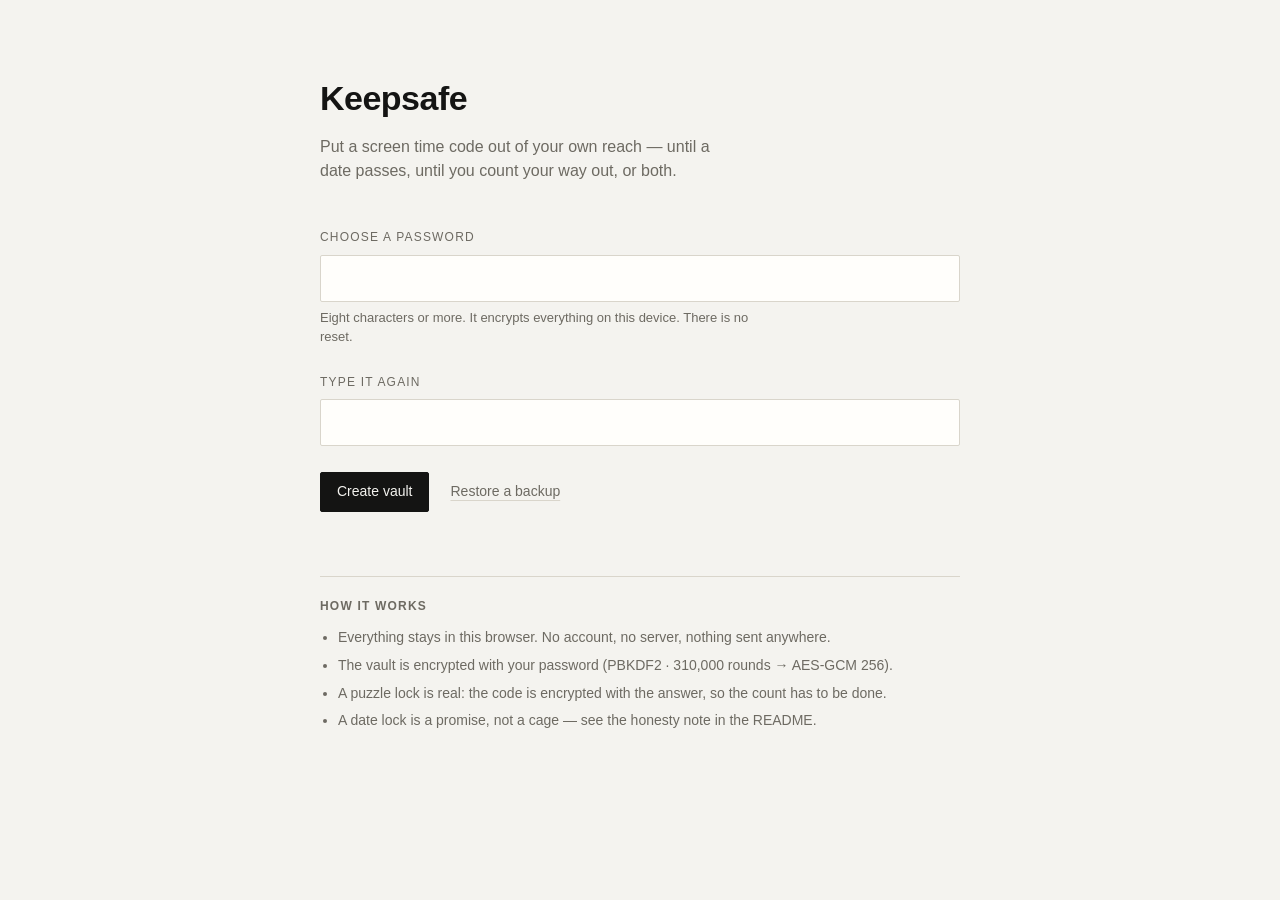
==== index.html @ a021c5b6 "Keepsafe: a screen time code locker that runs in the browser A static page for putting a code out of" ====
<!doctype html>
<html lang="en">
<head>
<meta charset="utf-8">
<meta name="viewport" content="width=device-width, initial-scale=1">
<meta name="robots" content="noindex">
<title>Keepsafe — screen time code locker</title>
<link rel="stylesheet" href="styles.css">
<link rel="icon" href="data:image/svg+xml,<svg xmlns='http://www.w3.org/2000/svg' viewBox='0 0 16 16'><rect width='16' height='16' fill='%23141413'/><rect x='4.5' y='7' width='7' height='5.5' fill='%23f4f3ef'/><path d='M6 7V5.4a2 2 0 0 1 4 0V7' stroke='%23f4f3ef' fill='none' stroke-width='1.2'/></svg>">
</head>
<body>

<!-- ── gate: create a password ───────────────────────────────── -->
<main id="view-setup" class="sheet" hidden>
  <header class="masthead">
    <h1>Keepsafe</h1>
    <p class="standfirst">Put a screen time code out of your own reach — until a date passes, until you count your way out, or both.</p>
  </header>

  <form id="form-setup" class="stack" autocomplete="off">
    <div class="field">
      <label for="setup-pw">Choose a password</label>
      <input id="setup-pw" type="password" minlength="8" required autocomplete="new-password" spellcheck="false">
      <p class="hint">Eight characters or more. It encrypts everything on this device. There is no reset.</p>
    </div>
    <div class="field">
      <label for="setup-pw2">Type it again</label>
      <input id="setup-pw2" type="password" required autocomplete="new-password" spellcheck="false">
    </div>
    <p id="setup-error" class="error" hidden></p>
    <div class="row">
      <button class="btn btn-solid" type="submit">Create vault</button>
      <button class="btn btn-quiet" type="button" data-restore>Restore a backup</button>
    </div>
  </form>

  <section class="note">
    <h2>How it works</h2>
    <ul>
      <li>Everything stays in this browser. No account, no server, nothing sent anywhere.</li>
      <li>The vault is encrypted with your password (PBKDF2 · 310,000 rounds → AES‑GCM 256).</li>
      <li>A puzzle lock is real: the code is encrypted with the answer, so the count has to be done.</li>
      <li>A date lock is a promise, not a cage — see the honesty note in the README.</li>
    </ul>
  </section>
</main>

<!-- ── gate: unlock ──────────────────────────────────────────── -->
<main id="view-unlock" class="sheet" hidden>
  <header class="masthead">
    <h1>Keepsafe</h1>
    <p class="standfirst">Locked.</p>
  </header>
  <form id="form-unlock" class="stack" autocomplete="off">
    <div class="field">
      <label for="unlock-pw">Password</label>
      <input id="unlock-pw" type="password" required autocomplete="current-password" spellcheck="false">
    </div>
    <p id="unlock-error" class="error" hidden></p>
    <div class="row">
      <button class="btn btn-solid" type="submit">Open</button>
      <button class="btn btn-quiet" type="button" data-restore>Restore a backup</button>
    </div>
  </form>
</main>

<!-- ── the vault ─────────────────────────────────────────────── -->
<main id="view-app" class="sheet" hidden>
  <header class="bar">
    <h1 class="wordmark">Keepsafe</h1>
    <nav class="bar-actions">
      <button class="btn btn-quiet" type="button" id="btn-backup">Backup</button>
      <button class="btn btn-quiet" type="button" id="btn-lock">Lock</button>
    </nav>
  </header>

  <!-- list -->
  <section id="panel-list" class="panel" hidden>
    <div class="panel-head">
      <h2>Locked away</h2>
      <button class="btn btn-solid" type="button" id="btn-new">Lock something</button>
    </div>
    <ul id="entry-list" class="entries"></ul>
    <p id="empty" class="empty" hidden>Nothing is locked yet.</p>
  </section>

  <!-- new entry -->
  <section id="panel-new" class="panel" hidden>
    <div class="panel-head">
      <h2>Lock something away</h2>
      <button class="btn btn-quiet" type="button" data-cancel>Cancel</button>
    </div>

    <form id="form-new" class="stack" autocomplete="off">
      <div class="field">
        <label for="new-label">Name it</label>
        <input id="new-label" type="text" required maxlength="60" placeholder="iPhone screen time" spellcheck="false">
      </div>

      <div class="field">
        <label for="new-secret">The code</label>
        <textarea id="new-secret" rows="2" required placeholder="4172" spellcheck="false"></textarea>
        <p class="hint">Write it down here once. After you save, it is gone from the screen.</p>
      </div>

      <fieldset class="field">
        <legend>Conditions</legend>

        <label class="check">
          <input type="checkbox" id="cond-time" checked>
          <span>Unlock on a date and time</span>
        </label>
        <div id="time-body" class="sub">
          <div class="presets" id="time-presets">
            <button class="chip" type="button" data-mins="60">1 hour</button>
            <button class="chip" type="button" data-mins="480">8 hours</button>
            <button class="chip" type="button" data-mins="1440">1 day</button>
            <button class="chip" type="button" data-mins="10080">1 week</button>
            <button class="chip" type="button" data-mins="43200">30 days</button>
          </div>
          <input id="new-until" type="datetime-local">
        </div>

        <label class="check">
          <input type="checkbox" id="cond-puzzle">
          <span>Unlock by solving a counting puzzle</span>
        </label>
        <div id="puzzle-body" class="sub" hidden>
          <div class="presets" id="puzzle-presets">
            <button class="chip" type="button" data-size="light">Light</button>
            <button class="chip is-on" type="button" data-size="medium">Medium</button>
            <button class="chip" type="button" data-size="heavy">Heavy</button>
          </div>
          <p class="hint">A block of characters with numbers hidden in it. To get the code back you count the numbers and type how many there were. The answer is the decryption key — there is no way around it but counting.</p>
        </div>
      </fieldset>

      <p id="new-error" class="error" hidden></p>
      <div class="row">
        <button class="btn btn-solid" type="submit">Lock it</button>
      </div>
    </form>
  </section>

  <!-- single entry -->
  <section id="panel-entry" class="panel" hidden>
    <div class="panel-head">
      <h2 id="entry-title">—</h2>
      <button class="btn btn-quiet" type="button" data-cancel>Back</button>
    </div>
    <div id="entry-body"></div>
  </section>

  <!-- backup -->
  <section id="panel-backup" class="panel" hidden>
    <div class="panel-head">
      <h2>Backup</h2>
      <button class="btn btn-quiet" type="button" data-cancel>Back</button>
    </div>
    <div class="stack">
      <p class="lede">Two files. Both are still encrypted with your password — a backup reveals nothing on its own, and it does not skip any lock you set.</p>
      <div class="backup-row">
        <div>
          <h3>Offline unlocker</h3>
          <p class="hint">One HTML file with your vault baked in. Open it in any browser, with or without the internet, and it behaves like this page. This is the one to keep.</p>
        </div>
        <button class="btn btn-solid" type="button" id="btn-dl-html">Download .html</button>
      </div>
      <div class="backup-row">
        <div>
          <h3>Vault file</h3>
          <p class="hint">The encrypted data by itself, for restoring into this site later.</p>
        </div>
        <button class="btn" type="button" id="btn-dl-json">Download .json</button>
      </div>
      <p class="hint">Keep a copy somewhere you will still have in a month: email it to yourself, drop it in cloud storage, put it on a USB stick.</p>
    </div>
  </section>
</main>

<input type="file" id="restore-file" accept="application/json,.json" hidden>
<div id="toast" class="toast" hidden></div>

<script src="app.js"></script>
</body>
</html>
---- styles.css ----
/* Keepsafe — paper, ink, one red pencil mark. */

:root {
  --paper:   #f4f3ef;
  --ink:     #141413;
  --muted:   #6d6a62;
  --rule:    #d9d5cb;
  --accent:  #a8341f;
  --ok:      #33604a;
  --field:   #fffefb;
  --sans: -apple-system, BlinkMacSystemFont, "Segoe UI", Helvetica, Arial, sans-serif;
  --mono: ui-monospace, SFMono-Regular, "SF Mono", Menlo, Consolas, monospace;
}

@media (prefers-color-scheme: dark) {
  :root {
    --paper: #131312;
    --ink:   #e9e6df;
    --muted: #918d84;
    --rule:  #302f2c;
    --accent:#e0705a;
    --ok:    #7fb99c;
    --field: #1b1b19;
  }
}

* { box-sizing: border-box; }

html { -webkit-text-size-adjust: 100%; }

body {
  margin: 0;
  background: var(--paper);
  color: var(--ink);
  font: 16px/1.55 var(--sans);
  padding: 0 20px 96px;
}

.sheet {
  max-width: 640px;
  margin: 0 auto;
  padding-top: 72px;
}

/* ── type ───────────────────────────────────────────────── */

h1, h2, h3 { font-weight: 600; letter-spacing: -0.015em; margin: 0; }

.masthead { margin-bottom: 44px; }
.masthead h1 { font-size: 34px; }
.standfirst { color: var(--muted); margin: 10px 0 0; max-width: 46ch; }

.lede { margin: 0; color: var(--muted); max-width: 56ch; }
.hint { margin: 6px 0 0; font-size: 13px; line-height: 1.5; color: var(--muted); max-width: 60ch; }
.error { margin: 0; color: var(--accent); font-size: 14px; }
.error::before { content: "— "; }

/* ── top bar ────────────────────────────────────────────── */

.bar {
  display: flex; align-items: baseline; justify-content: space-between;
  gap: 16px; padding-bottom: 14px; border-bottom: 1px solid var(--rule);
  margin-bottom: 36px;
}
.wordmark { font-size: 15px; letter-spacing: 0.14em; text-transform: uppercase; }
.bar-actions { display: flex; gap: 18px; }

.panel-head {
  display: flex; align-items: center; justify-content: space-between;
  gap: 16px; margin-bottom: 26px; flex-wrap: wrap;
}
.panel-head h2 { font-size: 22px; }

/* ── controls ───────────────────────────────────────────── */

.btn {
  font: inherit; font-size: 14px; color: var(--ink);
  background: transparent; border: 1px solid var(--ink);
  padding: 8px 16px; border-radius: 2px; cursor: pointer;
  transition: background .12s, color .12s, opacity .12s;
}
.btn:hover { background: var(--ink); color: var(--paper); }
.btn-solid { background: var(--ink); color: var(--paper); }
.btn-solid:hover { opacity: .82; background: var(--ink); color: var(--paper); }
.btn-quiet {
  border-color: transparent; padding: 8px 0; color: var(--muted);
  text-decoration: underline; text-underline-offset: 4px;
  text-decoration-thickness: 1px; text-decoration-color: var(--rule);
}
.btn-quiet:hover { background: transparent; color: var(--ink); text-decoration-color: currentColor; }
.btn-danger { border-color: var(--rule); color: var(--muted); }
.btn-danger:hover { background: var(--accent); border-color: var(--accent); color: #fff; }
.btn:disabled { opacity: .38; cursor: not-allowed; }
.btn:disabled:hover { background: transparent; color: var(--ink); }
.btn-solid:disabled:hover { background: var(--ink); color: var(--paper); }

.stack { display: flex; flex-direction: column; gap: 26px; align-items: flex-start; }
.stack > * { width: 100%; }
.row { display: flex; gap: 20px; align-items: center; flex-wrap: wrap; }

.field { display: block; border: 0; padding: 0; margin: 0; min-width: 0; }
.field > label:not(.check), .field > legend, .field h3 {
  display: block; font-size: 12px; letter-spacing: 0.1em;
  text-transform: uppercase; color: var(--muted); margin-bottom: 8px; padding: 0;
}

input[type=password], input[type=text], input[type=number],
input[type=datetime-local], textarea {
  width: 100%; font: inherit; color: var(--ink); background: var(--field);
  border: 1px solid var(--rule); border-radius: 2px; padding: 10px 12px;
}
input[type=number], input[type=datetime-local], textarea { font-family: var(--mono); }
input:focus, textarea:focus { outline: 2px solid var(--ink); outline-offset: -1px; border-color: var(--ink); }
textarea { resize: vertical; }

.check { display: flex; gap: 10px; align-items: flex-start; margin: 14px 0 0; cursor: pointer; }
.check input { margin: 4px 0 0; accent-color: var(--ink); }
.check span { font-size: 15px; text-transform: none; letter-spacing: 0; color: var(--ink); }
.sub { margin: 12px 0 0 26px; }

.presets { display: flex; flex-wrap: wrap; gap: 8px; margin-bottom: 12px; }
.chip {
  font: 13px/1 var(--mono); color: var(--muted); background: transparent;
  border: 1px solid var(--rule); border-radius: 2px; padding: 7px 11px; cursor: pointer;
}
.chip:hover { color: var(--ink); border-color: var(--ink); }
.chip.is-on { background: var(--ink); border-color: var(--ink); color: var(--paper); }

/* ── entries ────────────────────────────────────────────── */

.entries { list-style: none; margin: 0; padding: 0; border-top: 1px solid var(--rule); }
.entries li { border-bottom: 1px solid var(--rule); }
.entry {
  display: flex; width: 100%; gap: 16px; align-items: baseline; justify-content: space-between;
  background: transparent; border: 0; padding: 18px 2px; font: inherit; color: inherit;
  text-align: left; cursor: pointer;
}
.entry:hover .entry-name { text-decoration: underline; text-underline-offset: 3px; }
.entry > span:first-child { display: block; min-width: 0; }
.entry-name { display: block; font-size: 17px; }
.entry-meta { display: block; font: 12px/1.4 var(--mono); color: var(--muted); margin-top: 5px; letter-spacing: 0.02em; }
.entry-state { font: 12px/1 var(--mono); letter-spacing: 0.1em; text-transform: uppercase; white-space: nowrap; }
.entry-state.open { color: var(--ok); }
.empty { color: var(--muted); font-size: 15px; padding: 26px 0; }

/* ── single entry ───────────────────────────────────────── */

.gauge {
  font-family: var(--mono); font-size: clamp(30px, 9vw, 46px); letter-spacing: -0.02em;
  margin: 0 0 6px; font-variant-numeric: tabular-nums;
}
.gauge-label { font: 12px/1 var(--mono); letter-spacing: 0.12em; text-transform: uppercase; color: var(--muted); }

.block { border-top: 1px solid var(--rule); padding-top: 22px; margin-top: 26px; }
.block > h3 {
  font-size: 12px; letter-spacing: 0.1em; text-transform: uppercase;
  color: var(--muted); margin-bottom: 12px;
}

.grid {
  font: 14px/1.85 var(--mono); background: var(--field); border: 1px solid var(--rule);
  padding: 16px; margin: 0 0 16px; white-space: pre; overflow-x: auto;
  letter-spacing: 0.22em; user-select: none;
}

.answer { display: flex; gap: 12px; align-items: flex-start; flex-wrap: wrap; }
.answer input { width: 130px; }

.reveal {
  font-family: var(--mono); font-size: clamp(24px, 7vw, 34px); word-break: break-all;
  white-space: pre-wrap; background: var(--field); border: 1px solid var(--ink);
  padding: 20px; margin: 0 0 16px;
}

.facts { margin: 0; font-size: 14px; }
.facts div { display: flex; gap: 14px; padding: 7px 0; border-bottom: 1px dotted var(--rule); }
.facts dt { color: var(--muted); flex: 0 0 118px; }
.facts dd { margin: 0; font-family: var(--mono); font-size: 13px; }

.backup-row {
  display: flex; gap: 20px; align-items: flex-start; justify-content: space-between;
  flex-wrap: wrap; border-top: 1px solid var(--rule); padding-top: 20px;
}
.backup-row h3 { font-size: 15px; letter-spacing: 0; text-transform: none; color: var(--ink); margin-bottom: 4px; }
.backup-row .hint { max-width: 42ch; }

.note { margin-top: 64px; border-top: 1px solid var(--rule); padding-top: 20px; color: var(--muted); font-size: 14px; }
.note h2 { font-size: 12px; letter-spacing: 0.1em; text-transform: uppercase; color: var(--muted); margin-bottom: 12px; }
.note ul { margin: 0; padding-left: 18px; }
.note li { margin-bottom: 6px; }

/* ── toast ──────────────────────────────────────────────── */

.toast {
  position: fixed; left: 50%; bottom: 28px; transform: translateX(-50%);
  background: var(--ink); color: var(--paper); font-size: 14px;
  padding: 10px 18px; border-radius: 2px; max-width: calc(100vw - 40px);
}

@media (max-width: 560px) {
  .sheet { padding-top: 44px; }
  .facts dt { flex-basis: 96px; }
}
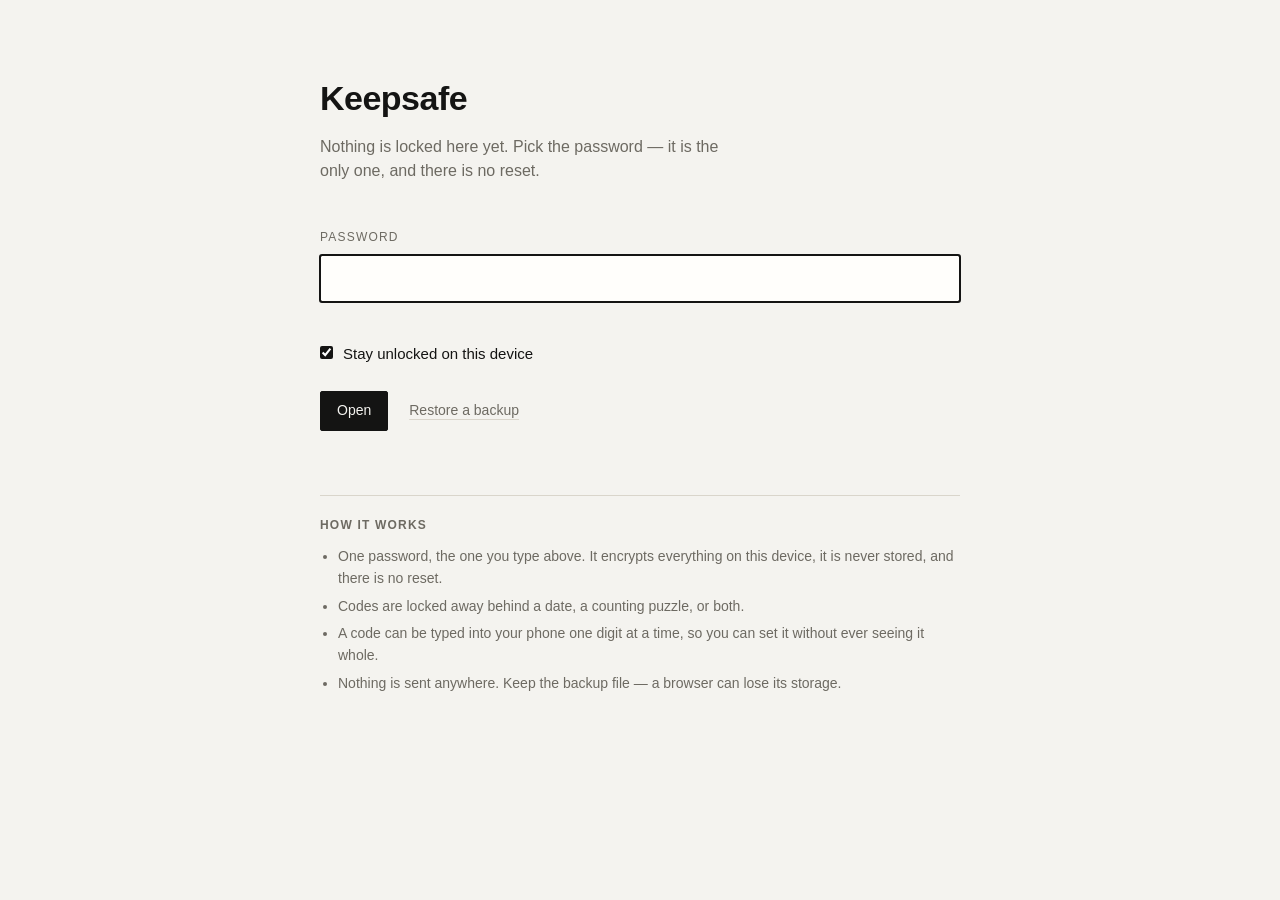
==== commit f543909c: "One password, no dictation while locked, finer time, and real saving Four changes, one of which was " ====
--- a/index.html
+++ b/index.html
@@ -10,58 +10,38 @@
 </head>
 <body>
 
-<!-- ── gate: create a password ───────────────────────────────── -->
-<main id="view-setup" class="sheet" hidden>
-  <header class="masthead">
-    <h1>Keepsafe</h1>
-    <p class="standfirst">Put a screen time code out of your own reach — until a date passes, until you count your way out, or both.</p>
-  </header>
-
-  <form id="form-setup" class="stack" autocomplete="off">
-    <div class="field">
-      <label for="setup-pw">Choose a password</label>
-      <input id="setup-pw" type="password" minlength="8" required autocomplete="new-password" spellcheck="false">
-      <p class="hint">Eight characters or more. It encrypts everything on this device. There is no reset.</p>
-    </div>
-    <div class="field">
-      <label for="setup-pw2">Type it again</label>
-      <input id="setup-pw2" type="password" required autocomplete="new-password" spellcheck="false">
-    </div>
-    <p id="setup-error" class="error" hidden></p>
-    <div class="row">
-      <button class="btn btn-solid" type="submit">Create vault</button>
-      <button class="btn btn-quiet" type="button" data-restore>Restore a backup</button>
-    </div>
-  </form>
-
-  <section class="note">
-    <h2>How it works</h2>
-    <ul>
-      <li>Everything stays in this browser. No account, no server, nothing sent anywhere.</li>
-      <li>The vault is encrypted with your password (PBKDF2 · 310,000 rounds → AES‑GCM 256).</li>
-      <li>A puzzle lock is real: the code is encrypted with the answer, so the count has to be done.</li>
-      <li>A date lock is a promise, not a cage — see the honesty note in the README.</li>
-    </ul>
-  </section>
-</main>
-
-<!-- ── gate: unlock ──────────────────────────────────────────── -->
+<!-- ── the gate ──────────────────────────────────────────────── -->
 <main id="view-unlock" class="sheet" hidden>
   <header class="masthead">
     <h1>Keepsafe</h1>
-    <p class="standfirst">Locked.</p>
+    <p class="standfirst" id="gate-lede">Locked.</p>
   </header>
+
   <form id="form-unlock" class="stack" autocomplete="off">
     <div class="field">
-      <label for="unlock-pw">Password</label>
+      <label for="unlock-pw" id="unlock-label">Password</label>
       <input id="unlock-pw" type="password" required autocomplete="current-password" spellcheck="false">
     </div>
+    <label class="check">
+      <input type="checkbox" id="stay-open" checked>
+      <span>Stay unlocked on this device</span>
+    </label>
     <p id="unlock-error" class="error" hidden></p>
     <div class="row">
       <button class="btn btn-solid" type="submit">Open</button>
       <button class="btn btn-quiet" type="button" data-restore>Restore a backup</button>
     </div>
   </form>
+
+  <section class="note" id="first-note" hidden>
+    <h2>How it works</h2>
+    <ul>
+      <li>One password, the one you type above. It encrypts everything on this device, it is never stored, and there is no reset.</li>
+      <li>Codes are locked away behind a date, a counting puzzle, or both.</li>
+      <li>A code can be typed into your phone one digit at a time, so you can set it without ever seeing it whole.</li>
+      <li>Nothing is sent anywhere. Keep the backup file — a browser can lose its storage.</li>
+    </ul>
+  </section>
 </main>
 
 <!-- ── the vault ─────────────────────────────────────────────── -->
@@ -80,6 +60,8 @@
       <h2>Locked away</h2>
       <button class="btn btn-solid" type="button" id="btn-new">Lock something</button>
     </div>
+    <div id="backup-nag" class="nag" hidden></div>
+    <div id="site-nag" class="nag" hidden></div>
     <ul id="entry-list" class="entries"></ul>
     <p id="empty" class="empty" hidden>Nothing is locked yet.</p>
   </section>
@@ -99,8 +81,13 @@
 
       <div class="field">
         <label for="new-secret">The code</label>
-        <textarea id="new-secret" rows="2" required placeholder="4172" spellcheck="false"></textarea>
-        <p class="hint">Write it down here once. After you save, it is gone from the screen.</p>
+        <div class="presets" id="code-mode">
+          <button class="chip is-on" type="button" data-mode="mine">I have one</button>
+          <button class="chip" type="button" data-mode="4">Invent 4 digits</button>
+          <button class="chip" type="button" data-mode="6">Invent 6 digits</button>
+        </div>
+        <textarea id="new-secret" rows="2" placeholder="4172" spellcheck="false"></textarea>
+        <p class="hint" id="secret-hint">Write it down here once. After you save, it is gone from the screen.</p>
       </div>
 
       <fieldset class="field">
@@ -118,7 +105,16 @@
             <button class="chip" type="button" data-mins="10080">1 week</button>
             <button class="chip" type="button" data-mins="43200">30 days</button>
           </div>
+          <p class="inline-field">or <input id="dur-n" type="number" inputmode="numeric" value="30">
+            <select id="dur-unit">
+              <option value="1">minutes</option>
+              <option value="60" selected>hours</option>
+              <option value="1440">days</option>
+              <option value="10080">weeks</option>
+              <option value="43200">months</option>
+            </select> from now</p>
           <input id="new-until" type="datetime-local">
+          <p class="hint">Or set the exact moment above — down to the minute.</p>
         </div>
 
         <label class="check">
@@ -127,13 +123,16 @@
         </label>
         <div id="puzzle-body" class="sub" hidden>
           <div class="presets" id="puzzle-presets">
-            <button class="chip" type="button" data-size="light">Light</button>
-            <button class="chip is-on" type="button" data-size="medium">Medium</button>
-            <button class="chip" type="button" data-size="heavy">Heavy</button>
+            <button class="chip" type="button" data-min="5">5 min</button>
+            <button class="chip is-on" type="button" data-min="20">20 min</button>
+            <button class="chip" type="button" data-min="45">45 min</button>
+            <button class="chip" type="button" data-min="90">90 min</button>
           </div>
-          <p class="hint">A block of characters with numbers hidden in it. To get the code back you count the numbers and type how many there were. The answer is the decryption key — there is no way around it but counting.</p>
+          <p class="inline-field">or <input id="puzzle-minutes" type="number" min="1" max="240" value="20"> minutes of counting</p>
+          <p class="hint">Blocks of characters with numbers hidden in them. You count the numbers in one, type how many, and that answer decrypts the next block — the last one decrypts the code. Priced in minutes, because the tedium is the lock: there is no way through but counting, one block at a time.</p>
         </div>
       </fieldset>
+
 
       <p id="new-error" class="error" hidden></p>
       <div class="row">
@@ -151,6 +150,15 @@
     <div id="entry-body"></div>
   </section>
 
+  <!-- dictation walkthrough -->
+  <section id="panel-guide" class="panel" hidden>
+    <div class="panel-head">
+      <h2 id="guide-title">Type it into your phone</h2>
+      <button class="btn btn-quiet" type="button" id="guide-quit">Stop</button>
+    </div>
+    <div id="guide-body"></div>
+  </section>
+
   <!-- backup -->
   <section id="panel-backup" class="panel" hidden>
     <div class="panel-head">
@@ -158,7 +166,7 @@
       <button class="btn btn-quiet" type="button" data-cancel>Back</button>
     </div>
     <div class="stack">
-      <p class="lede">Two files. Both are still encrypted with your password — a backup reveals nothing on its own, and it does not skip any lock you set.</p>
+      <p class="lede">Two files to keep, and one copy to deploy with the site. All three are encrypted with your password — none reveals anything on its own, and none skips a lock you set.</p>
       <div class="backup-row">
         <div>
           <h3>Offline unlocker</h3>
@@ -172,6 +180,31 @@
           <p class="hint">The encrypted data by itself, for restoring into this site later.</p>
         </div>
         <button class="btn" type="button" id="btn-dl-json">Download .json</button>
+      </div>
+
+      <div class="backup-row">
+        <div>
+          <h3>Saved off this device</h3>
+          <p class="hint" id="sync-status">Not set up.</p>
+        </div>
+        <button class="btn" type="button" id="btn-sync-now" hidden>Sync now</button>
+      </div>
+
+      <div class="backup-row">
+        <div>
+          <h3>Copy kept with the site</h3>
+          <p class="hint" id="site-copy-status">Checking…</p>
+        </div>
+        <button class="btn" type="button" id="btn-dl-seed">Download vault.json</button>
+      </div>
+      <div class="site-steps">
+        <p class="hint">A page cannot write to its own files, so this one is refreshed by hand — but once it is there, a wiped browser costs you nothing, and a new phone picks the vault up on its first visit.</p>
+        <ol class="steps">
+          <li>Download <span class="tt">vault.json</span> above.</li>
+          <li>Put it at the root of the site, next to <span class="tt">index.html</span>. On GitHub: <span class="tt">Add file → Upload files</span>, then commit.</li>
+          <li>Come back and press <button class="btn btn-quiet" type="button" id="btn-recheck">re-check</button> to confirm the site is serving it.</li>
+        </ol>
+        <p class="hint" id="site-warning" hidden></p>
       </div>
       <p class="hint">Keep a copy somewhere you will still have in a month: email it to yourself, drop it in cloud storage, put it on a USB stick.</p>
     </div>
--- a/styles.css
+++ b/styles.css
@@ -26,6 +26,8 @@
 
 * { box-sizing: border-box; }
 
+[hidden] { display: none !important; }
+
 html { -webkit-text-size-adjust: 100%; }
 
 body {
@@ -201,3 +203,61 @@
   .sheet { padding-top: 44px; }
   .facts dt { flex-basis: 96px; }
 }
+
+/* ── dictation ──────────────────────────────────────────── */
+
+.tt { font-family: var(--mono); font-size: 0.94em; }
+
+.steps { margin: 22px 0 26px; padding-left: 20px; font-size: 15px; color: var(--muted); }
+.steps li { margin-bottom: 10px; }
+.steps li::marker { font-family: var(--mono); font-size: 13px; }
+
+.dial {
+  font-family: var(--mono); font-weight: 400;
+  font-size: clamp(96px, 30vw, 180px); line-height: 1;
+  margin: 30px 0 0; letter-spacing: -0.04em;
+  font-variant-numeric: tabular-nums;
+}
+.dial.del {
+  font-size: clamp(44px, 13vw, 84px); color: var(--accent);
+  letter-spacing: 0.02em; margin-top: 56px;
+}
+.dial-label {
+  font: 12px/1 var(--mono); letter-spacing: 0.12em; text-transform: uppercase;
+  color: var(--muted); margin: 14px 0 30px;
+}
+
+.track { height: 1px; background: var(--rule); margin: 34px 0 0; }
+.track span { display: block; height: 1px; background: var(--ink); transition: width .15s; }
+
+/* ── backup nag ─────────────────────────────────────────── */
+
+.nag {
+  display: flex; gap: 16px; align-items: center; justify-content: space-between;
+  flex-wrap: wrap; border: 1px solid var(--accent); border-left-width: 3px;
+  padding: 14px 16px; margin-bottom: 26px; font-size: 14px;
+}
+.nag span { max-width: 46ch; }
+
+/* ── counting run ───────────────────────────────────────── */
+
+.counter {
+  display: flex; gap: 16px; justify-content: space-between; align-items: baseline;
+  flex-wrap: wrap; margin-bottom: 12px;
+}
+.counter-now { font: 20px/1.2 var(--mono); letter-spacing: -0.01em; }
+.counter-left { font: 12px/1 var(--mono); letter-spacing: 0.08em; text-transform: uppercase; color: var(--muted); }
+
+.inline-field { margin: 0 0 12px; font-size: 14px; color: var(--muted); }
+.inline-field input { width: 74px; margin: 0 4px; padding: 6px 8px; text-align: center; }
+
+.site-steps { border-top: 1px solid var(--rule); padding-top: 20px; }
+.site-steps .steps { margin: 14px 0 0; font-size: 14px; }
+.site-steps .btn-quiet { font-size: 14px; padding: 0; }
+.warn { color: var(--accent); }
+
+.inline-field select {
+  font: 14px/1 var(--mono); color: var(--ink); background: var(--field);
+  border: 1px solid var(--rule); border-radius: 2px; padding: 7px 8px; margin: 0 4px;
+}
+.inline-field select:focus { outline: 2px solid var(--ink); outline-offset: -1px; }
